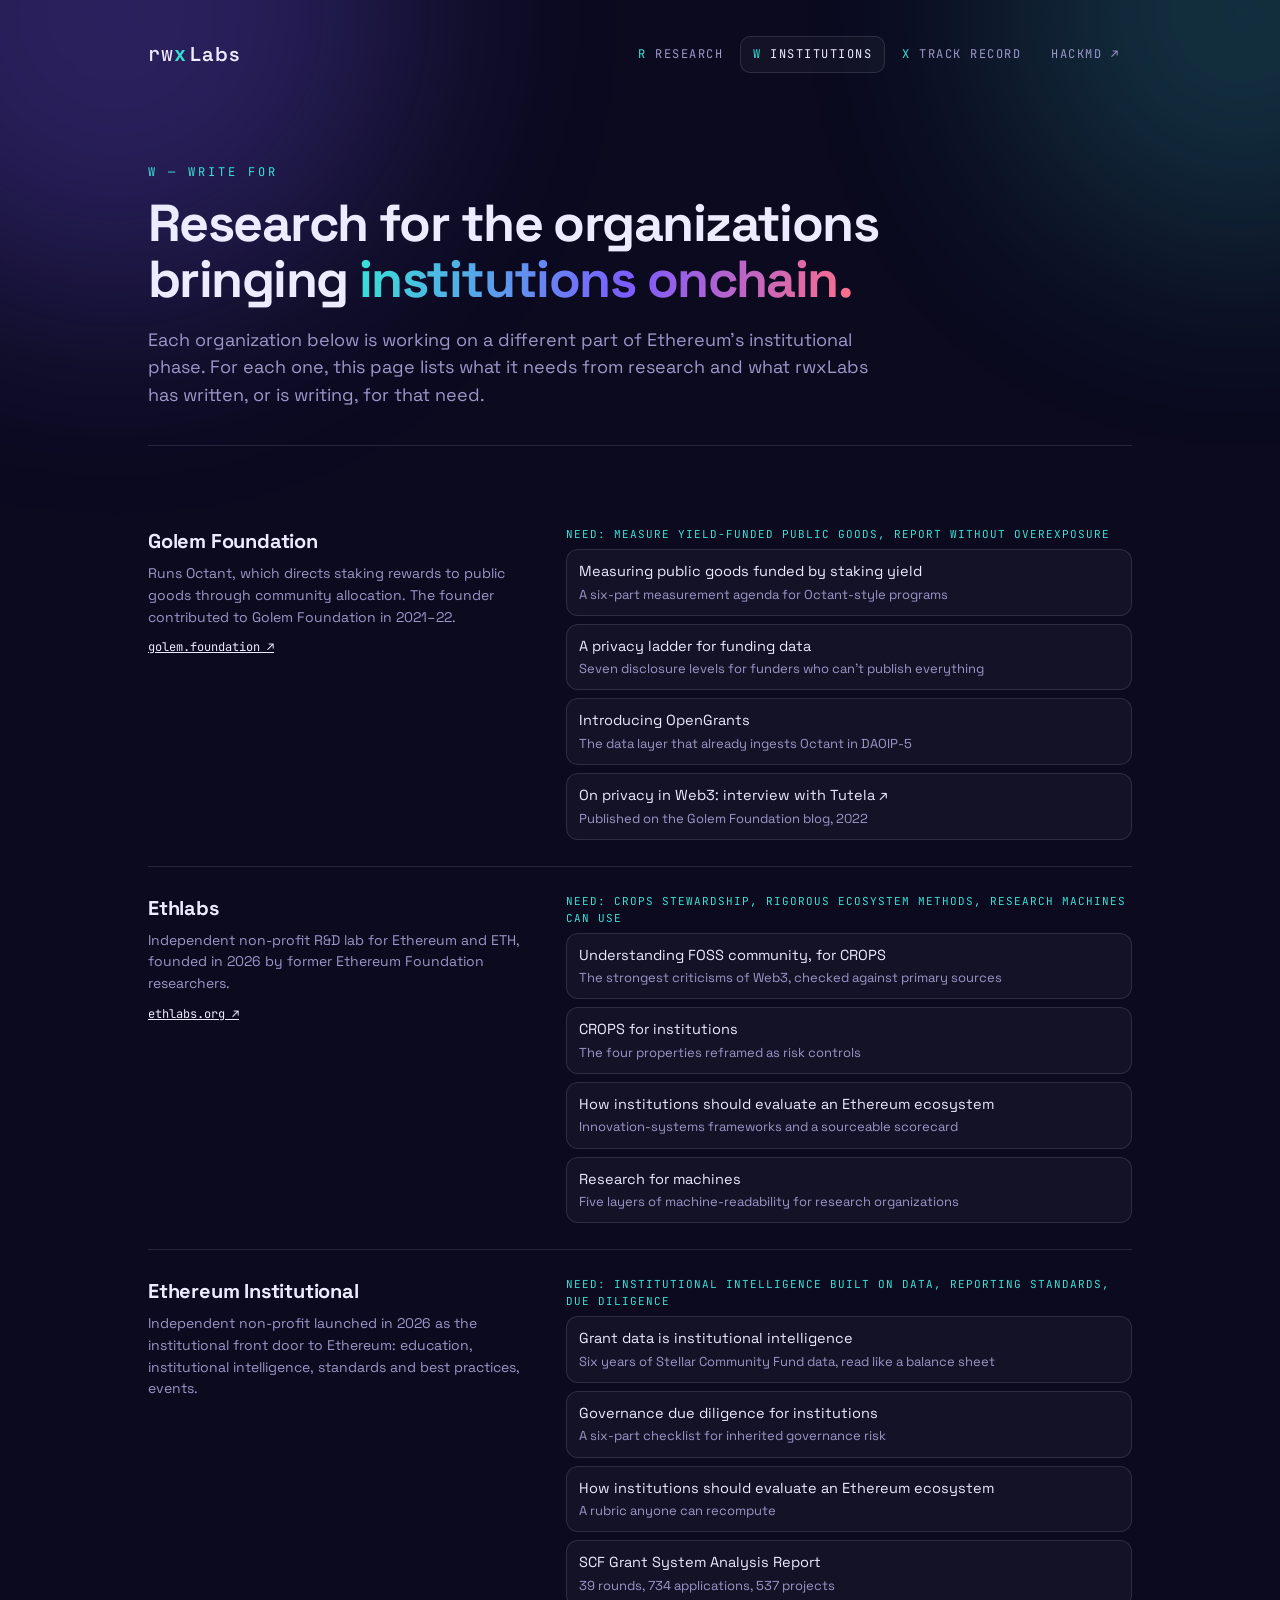
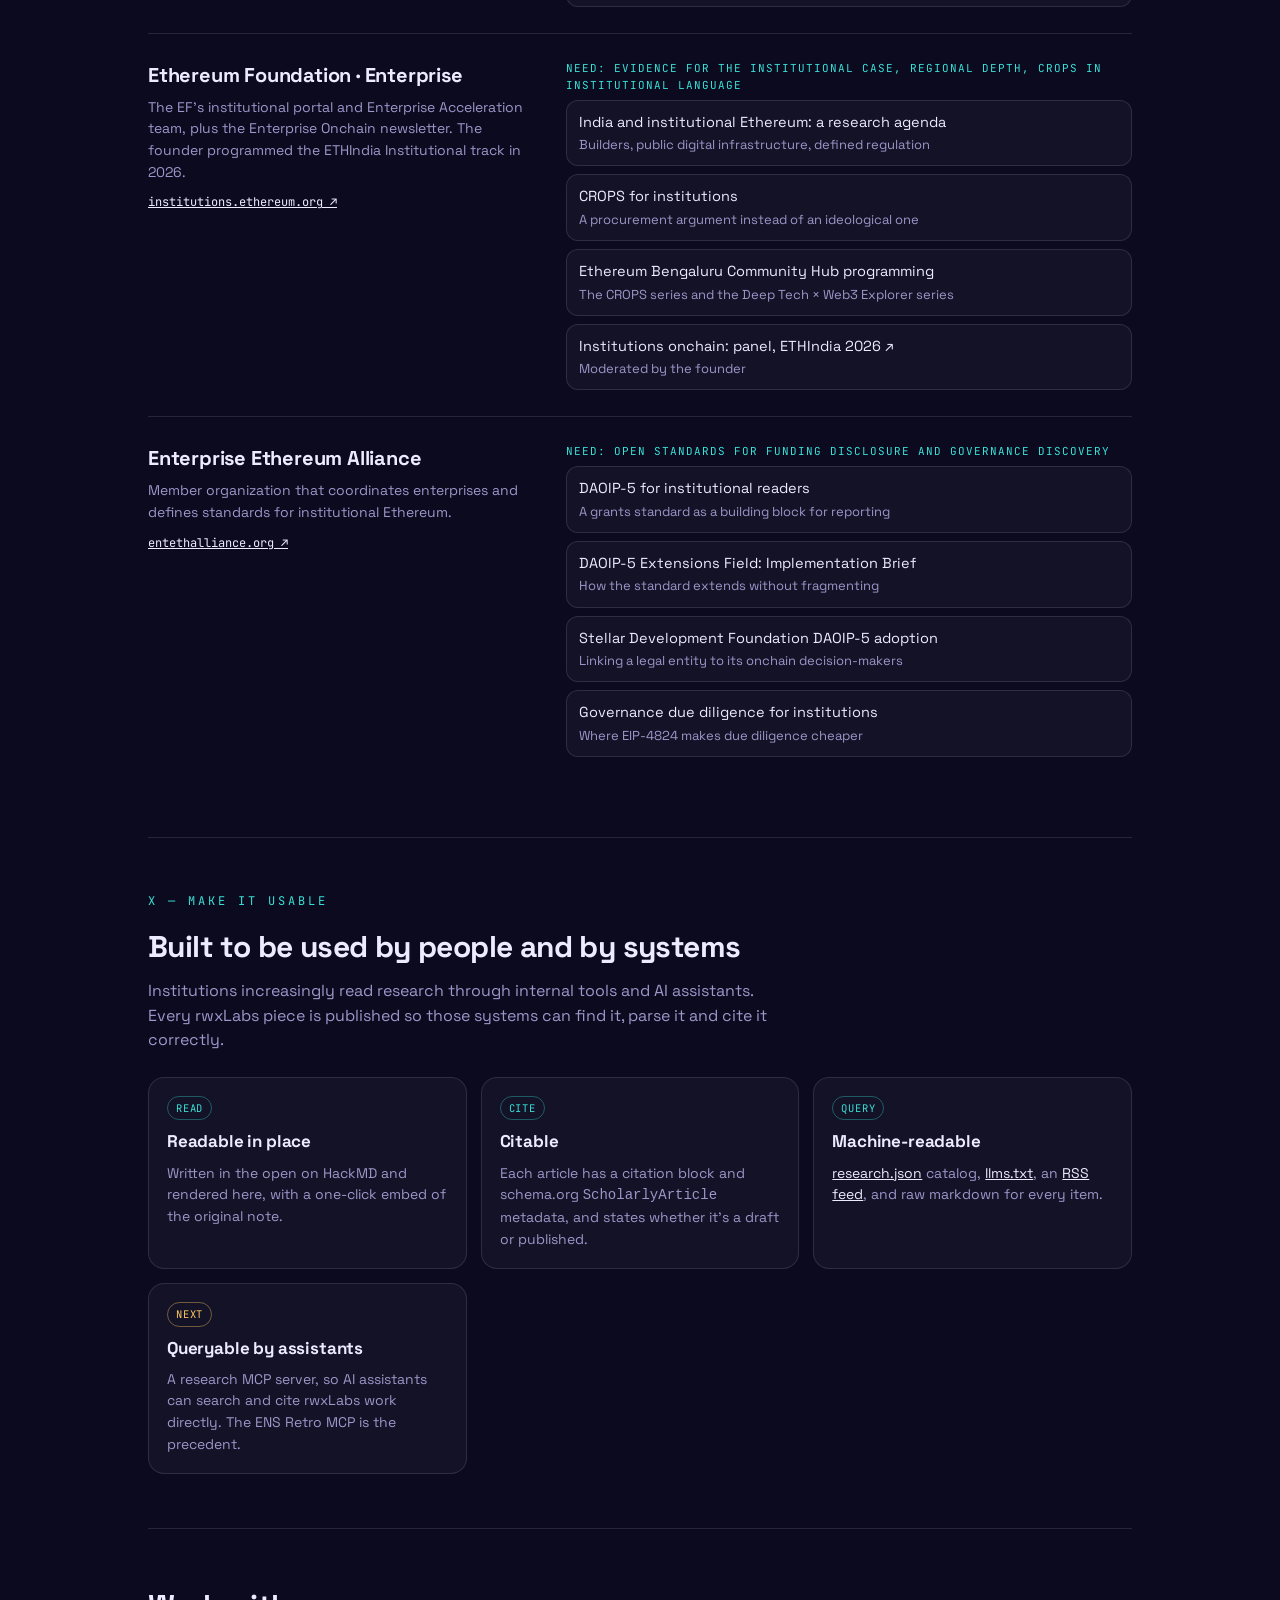
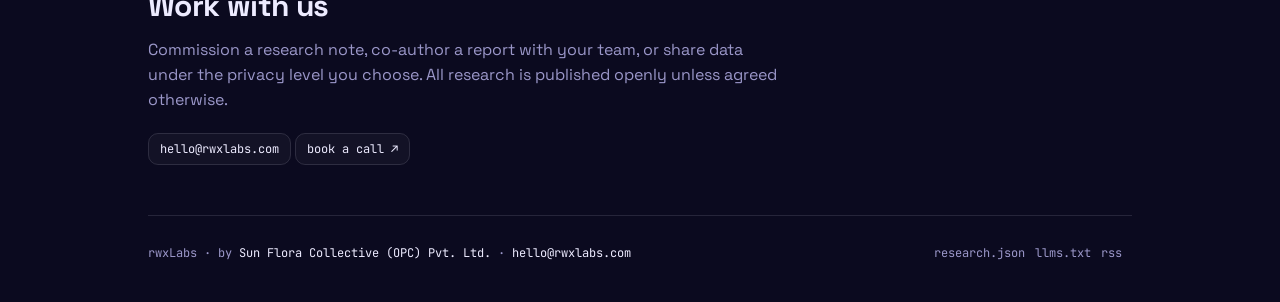
==== institutions.html @ 385d4795 "Add research tab, institutions page, track record and institutional series drafts - research.html re" ====
<!DOCTYPE html>
<html lang="en">
<head>
<meta charset="UTF-8">
<meta name="viewport" content="width=device-width, initial-scale=1.0">
<title>For Institutions — rwxLabs</title>
<meta name="description" content="Research from rwxLabs mapped to the organizations bringing institutions to Ethereum: Golem Foundation, Ethlabs, Ethereum Institutional, the Ethereum Foundation's enterprise team and the EEA.">
<link rel="preconnect" href="https://fonts.googleapis.com">
<link rel="preconnect" href="https://fonts.gstatic.com" crossorigin>
<link href="https://fonts.googleapis.com/css2?family=Space+Grotesk:wght@400;500;600;700&family=JetBrains+Mono:wght@400;500;700&display=swap" rel="stylesheet">
<link rel="stylesheet" href="assets/site.css">
</head>
<body>
<div class="glow"></div>
<div class="wrap">
  <nav class="nav">
    <a class="logo" href="index.html">rw<span class="x">x</span><span class="labs">Labs</span></a>
    <div class="tabs">
      <a href="research.html"><span class="k">r</span> research</a>
      <a href="institutions.html" aria-current="page"><span class="k">w</span> institutions</a>
      <a href="work.html"><span class="k">x</span> track record</a>
      <a href="https://hackmd.io/@rwxlabs" rel="noopener">hackmd ↗</a>
    </div>
  </nav>

  <header class="page-head">
    <div class="eyebrow">w — write for</div>
    <h1>Research for the organizations bringing <span class="grad">institutions onchain.</span></h1>
    <p>Each organization below is working on a different part of Ethereum's institutional phase. For each one, this page lists what it needs from research and what rwxLabs has written, or is writing, for that need.</p>
  </header>

  <section>
    <div class="inst">
      <div>
        <h3>Golem Foundation</h3>
        <p class="who">Runs Octant, which directs staking rewards to public goods through community allocation. The founder contributed to Golem Foundation in 2021–22.</p>
        <a class="link" href="https://golem.foundation/" rel="noopener">golem.foundation ↗</a>
      </div>
      <div>
        <div class="need">Need: measure yield-funded public goods, report without overexposure</div>
        <ul>
          <li><a href="research.html?id=d04-staking-yield-public-goods">Measuring public goods funded by staking yield<small>A six-part measurement agenda for Octant-style programs</small></a></li>
          <li><a href="research.html?id=d02-privacy-ladder">A privacy ladder for funding data<small>Seven disclosure levels for funders who can't publish everything</small></a></li>
          <li><a href="research.html?id=introducing-opengrants">Introducing OpenGrants<small>The data layer that already ingests Octant in DAOIP-5</small></a></li>
          <li><a href="https://golem.foundation/2022/02/07/interview-Tutela.html" rel="noopener">On privacy in Web3: interview with Tutela ↗<small>Published on the Golem Foundation blog, 2022</small></a></li>
        </ul>
      </div>
    </div>

    <div class="inst">
      <div>
        <h3>Ethlabs</h3>
        <p class="who">Independent non-profit R&amp;D lab for Ethereum and ETH, founded in 2026 by former Ethereum Foundation researchers.</p>
        <a class="link" href="https://ethlabs.org/" rel="noopener">ethlabs.org ↗</a>
      </div>
      <div>
        <div class="need">Need: CROPS stewardship, rigorous ecosystem methods, research machines can use</div>
        <ul>
          <li><a href="research.html?id=foss-crops">Understanding FOSS community, for CROPS<small>The strongest criticisms of Web3, checked against primary sources</small></a></li>
          <li><a href="research.html?id=d06-crops-for-institutions">CROPS for institutions<small>The four properties reframed as risk controls</small></a></li>
          <li><a href="research.html?id=d05-evaluate-an-ecosystem">How institutions should evaluate an Ethereum ecosystem<small>Innovation-systems frameworks and a sourceable scorecard</small></a></li>
          <li><a href="research.html?id=d10-research-for-machines">Research for machines<small>Five layers of machine-readability for research organizations</small></a></li>
        </ul>
      </div>
    </div>

    <div class="inst">
      <div>
        <h3>Ethereum Institutional</h3>
        <p class="who">Independent non-profit launched in 2026 as the institutional front door to Ethereum: education, institutional intelligence, standards and best practices, events.</p>
      </div>
      <div>
        <div class="need">Need: institutional intelligence built on data, reporting standards, due diligence</div>
        <ul>
          <li><a href="research.html?id=d01-grant-data-intelligence">Grant data is institutional intelligence<small>Six years of Stellar Community Fund data, read like a balance sheet</small></a></li>
          <li><a href="research.html?id=d08-governance-due-diligence">Governance due diligence for institutions<small>A six-part checklist for inherited governance risk</small></a></li>
          <li><a href="research.html?id=d05-evaluate-an-ecosystem">How institutions should evaluate an Ethereum ecosystem<small>A rubric anyone can recompute</small></a></li>
          <li><a href="research.html?id=scf-grant-analysis">SCF Grant System Analysis Report<small>39 rounds, 734 applications, 537 projects</small></a></li>
        </ul>
      </div>
    </div>

    <div class="inst">
      <div>
        <h3>Ethereum Foundation · Enterprise</h3>
        <p class="who">The EF's institutional portal and Enterprise Acceleration team, plus the Enterprise Onchain newsletter. The founder programmed the ETHIndia Institutional track in 2026.</p>
        <a class="link" href="https://institutions.ethereum.org/" rel="noopener">institutions.ethereum.org ↗</a>
      </div>
      <div>
        <div class="need">Need: evidence for the institutional case, regional depth, CROPS in institutional language</div>
        <ul>
          <li><a href="research.html?id=d09-india-institutional-ethereum">India and institutional Ethereum: a research agenda<small>Builders, public digital infrastructure, defined regulation</small></a></li>
          <li><a href="research.html?id=d06-crops-for-institutions">CROPS for institutions<small>A procurement argument instead of an ideological one</small></a></li>
          <li><a href="research.html?id=eth-bengaluru-hub">Ethereum Bengaluru Community Hub programming<small>The CROPS series and the Deep Tech × Web3 Explorer series</small></a></li>
          <li><a href="https://youtu.be/cBXNC0fmzVc" rel="noopener">Institutions onchain: panel, ETHIndia 2026 ↗<small>Moderated by the founder</small></a></li>
        </ul>
      </div>
    </div>

    <div class="inst">
      <div>
        <h3>Enterprise Ethereum Alliance</h3>
        <p class="who">Member organization that coordinates enterprises and defines standards for institutional Ethereum.</p>
        <a class="link" href="https://entethalliance.org/" rel="noopener">entethalliance.org ↗</a>
      </div>
      <div>
        <div class="need">Need: open standards for funding disclosure and governance discovery</div>
        <ul>
          <li><a href="research.html?id=d03-daoip5-institutional">DAOIP-5 for institutional readers<small>A grants standard as a building block for reporting</small></a></li>
          <li><a href="research.html?id=daoip5-extensions">DAOIP-5 Extensions Field: Implementation Brief<small>How the standard extends without fragmenting</small></a></li>
          <li><a href="research.html?id=sdf-daoip5-adoption">Stellar Development Foundation DAOIP-5 adoption<small>Linking a legal entity to its onchain decision-makers</small></a></li>
          <li><a href="research.html?id=d08-governance-due-diligence">Governance due diligence for institutions<small>Where EIP-4824 makes due diligence cheaper</small></a></li>
        </ul>
      </div>
    </div>
  </section>

  <section>
    <div class="eyebrow">x — make it usable</div>
    <h2>Built to be used by people and by systems</h2>
    <p class="lede">Institutions increasingly read research through internal tools and AI assistants. Every rwxLabs piece is published so those systems can find it, parse it and cite it correctly.</p>
    <div class="grid">
      <div class="card"><div class="meta"><span class="tag live">read</span></div><h3>Readable in place</h3><p>Written in the open on HackMD and rendered here, with a one-click embed of the original note.</p></div>
      <div class="card"><div class="meta"><span class="tag live">cite</span></div><h3>Citable</h3><p>Each article has a citation block and schema.org <code>ScholarlyArticle</code> metadata, and states whether it's a draft or published.</p></div>
      <div class="card"><div class="meta"><span class="tag live">query</span></div><h3>Machine-readable</h3><p><a href="research.json">research.json</a> catalog, <a href="llms.txt">llms.txt</a>, an <a href="feed.xml">RSS feed</a>, and raw markdown for every item.</p></div>
      <div class="card"><div class="meta"><span class="tag draft">next</span></div><h3>Queryable by assistants</h3><p>A research MCP server, so AI assistants can search and cite rwxLabs work directly. The ENS Retro MCP is the precedent.</p></div>
    </div>
  </section>

  <section>
    <h2>Work with us</h2>
    <p class="lede">Commission a research note, co-author a report with your team, or share data under the privacy level you choose. All research is published openly unless agreed otherwise.</p>
    <p><a class="btn" href="mailto:hello@rwxlabs.com?subject=Research%20collaboration">hello@rwxlabs.com</a>
       <a class="btn" href="https://cal.com/rashmi-v-abbigeri" rel="noopener">book a call ↗</a></p>
  </section>

  <footer>
    <div>rwxLabs · by <a href="https://sunfloracollective.com">Sun Flora Collective (OPC) Pvt. Ltd.</a> · <a href="mailto:hello@rwxlabs.com">hello@rwxlabs.com</a></div>
    <div class="machine"><a href="research.json">research.json</a><a href="llms.txt">llms.txt</a><a href="feed.xml">rss</a></div>
  </footer>
</div>
</body>
</html>
---- assets/site.css ----
/* rwxLabs — shared styles for inner pages (research, work, institutions, article reader).
   Same palette and type as the landing page, calmer motion for reading. */
:root {
  --bg0: #0B0A1F;
  --bg1: #16123A;
  --violet: #7C5CFF;
  --cyan: #38E1D6;
  --coral: #FF6E8A;
  --gold: #FFC861;
  --text: #EDEBFF;
  --dim: #9B97C9;
  --line: rgba(237,235,255,0.12);
  --card: rgba(255,255,255,0.035);
  --mono: "JetBrains Mono", ui-monospace, monospace;
  --sans: "Space Grotesk", system-ui, sans-serif;
  --read: 72ch;
}
* { margin: 0; padding: 0; box-sizing: border-box; }
html { scroll-behavior: smooth; }
body {
  background: var(--bg0); color: var(--text); font-family: var(--sans);
  -webkit-font-smoothing: antialiased; min-height: 100vh; line-height: 1.55;
}
a { color: var(--text); }
a:hover { color: var(--cyan); }
::selection { background: var(--violet); color: #fff; }

/* static ambient glow, no animation on inner pages */
.glow { position: fixed; inset: 0; z-index: 0; pointer-events: none; overflow: hidden; }
.glow::before, .glow::after { content: ""; position: absolute; border-radius: 50%; filter: blur(110px); opacity: .28; }
.glow::before { width: 46vw; height: 46vw; background: var(--violet); top: -22vw; left: -14vw; }
.glow::after  { width: 38vw; height: 38vw; background: var(--cyan); top: -18vw; right: -16vw; opacity: .18; }

.wrap { position: relative; z-index: 1; max-width: 1080px; margin: 0 auto; padding: 0 clamp(16px, 5vw, 48px); }

/* nav */
.nav { display: flex; justify-content: space-between; align-items: center; gap: 16px; flex-wrap: wrap;
  padding: clamp(20px, 4vh, 36px) 0; }
.logo { font-family: var(--mono); font-size: 20px; font-weight: 500; letter-spacing: 1px; text-decoration: none; color: var(--text); }
.logo .x { color: var(--cyan); font-weight: 700; }
.logo .labs { font-family: var(--sans); font-weight: 600; margin-left: 3px; }
.tabs { display: flex; gap: 4px; flex-wrap: wrap; font-family: var(--mono); font-size: 12px; letter-spacing: 1.5px; text-transform: uppercase; }
.tabs a { text-decoration: none; color: var(--dim); padding: 8px 12px; border-radius: 10px; border: 1px solid transparent; }
.tabs a:hover { color: var(--text); border-color: var(--line); }
.tabs a[aria-current="page"] { color: var(--text); border-color: var(--line); background: var(--card); }
.tabs a .k { color: var(--cyan); }

/* headings */
.eyebrow { font-family: var(--mono); font-size: 12px; letter-spacing: 3px; text-transform: uppercase; color: var(--cyan); margin-bottom: 14px; }
.page-head { padding: clamp(24px, 6vh, 64px) 0 clamp(20px, 4vh, 40px); border-bottom: 1px solid var(--line); }
.page-head h1 { font-size: clamp(30px, 5vw, 52px); line-height: 1.08; letter-spacing: -0.03em; font-weight: 700; max-width: 22ch; }
.page-head h1 .grad { background: linear-gradient(100deg, var(--cyan), var(--violet) 55%, var(--coral));
  -webkit-background-clip: text; background-clip: text; -webkit-text-fill-color: transparent; }
.page-head p { margin-top: 18px; color: var(--dim); font-size: clamp(15px, 1.6vw, 18px); max-width: 60ch; }
.page-head .cmd { margin-top: 14px; font-family: var(--mono); font-size: 13px; color: var(--dim); }
.page-head .cmd .p { color: var(--cyan); margin-right: 8px; }

section { padding: clamp(28px, 6vh, 56px) 0; }
section + section { border-top: 1px solid var(--line); }
h2 { font-size: clamp(22px, 3vw, 30px); letter-spacing: -0.02em; margin-bottom: 8px; }
.lede { color: var(--dim); max-width: 64ch; margin-bottom: 24px; }

/* chips + filters */
.filters { display: flex; flex-wrap: wrap; gap: 8px; margin: 22px 0 6px; }
.chip { font-family: var(--mono); font-size: 11px; letter-spacing: 1px; text-transform: uppercase;
  padding: 7px 11px; border-radius: 999px; border: 1px solid var(--line); background: transparent; color: var(--dim); cursor: pointer; }
.chip:hover { color: var(--text); }
.chip[aria-pressed="true"] { color: var(--bg0); background: var(--cyan); border-color: var(--cyan); }
.tag { display: inline-block; font-family: var(--mono); font-size: 10.5px; letter-spacing: .8px; text-transform: uppercase;
  color: var(--dim); border: 1px solid var(--line); border-radius: 999px; padding: 3px 8px; }
.tag.draft { color: var(--gold); border-color: rgba(255,200,97,.4); }
.tag.live { color: var(--cyan); border-color: rgba(56,225,214,.35); }

/* cards */
.grid { display: grid; grid-template-columns: repeat(auto-fill, minmax(300px, 1fr)); gap: 14px; }
.card { display: flex; flex-direction: column; gap: 10px; padding: 18px; border-radius: 16px;
  border: 1px solid var(--line); background: var(--card); text-decoration: none; color: var(--text);
  transition: border-color .2s, transform .2s; min-width: 0; }
a.card:hover { border-color: rgba(56,225,214,.45); transform: translateY(-2px); color: var(--text); }
.card .meta { font-family: var(--mono); font-size: 11px; color: var(--dim); display: flex; gap: 8px; flex-wrap: wrap; align-items: center; }
.card h3 { font-size: 17px; line-height: 1.3; letter-spacing: -0.01em; }
.card p { color: var(--dim); font-size: 14px; }
.card .for { font-family: var(--mono); font-size: 11px; color: var(--dim); margin-top: auto; }
.card .for b { color: var(--text); font-weight: 500; }
.empty { color: var(--dim); font-family: var(--mono); font-size: 13px; padding: 20px 0; }

/* timeline (work) */
.timeline { list-style: none; border-left: 1px solid var(--line); margin-left: 6px; }
.timeline li { position: relative; padding: 0 0 26px 24px; }
.timeline li::before { content: ""; position: absolute; left: -5px; top: 7px; width: 9px; height: 9px; border-radius: 50%; background: var(--violet); }
.timeline li.r::before { background: var(--cyan); }
.timeline li.x::before { background: var(--coral); }
.timeline .when { font-family: var(--mono); font-size: 11px; color: var(--dim); letter-spacing: 1px; text-transform: uppercase; }
.timeline h3 { font-size: 17px; margin: 3px 0 4px; }
.timeline p { color: var(--dim); font-size: 14.5px; max-width: 68ch; }
.timeline a { color: var(--text); }

.stats { display: grid; grid-template-columns: repeat(auto-fit, minmax(150px, 1fr)); gap: 12px; margin: 8px 0 8px; }
.stat { border: 1px solid var(--line); border-radius: 14px; padding: 16px; background: var(--card); }
.stat .n { font-size: 28px; font-weight: 700; letter-spacing: -0.02em; }
.stat .l { font-family: var(--mono); font-size: 11px; color: var(--dim); text-transform: uppercase; letter-spacing: 1px; margin-top: 4px; }

/* institution blocks */
.inst { display: grid; grid-template-columns: minmax(0, 1fr) minmax(0, 1.5fr); gap: clamp(16px, 4vw, 40px); padding: 26px 0; border-top: 1px solid var(--line); }
.inst:first-of-type { border-top: 0; }
.inst h3 { font-size: 20px; letter-spacing: -0.01em; }
.inst .who { color: var(--dim); font-size: 14px; margin-top: 6px; }
.inst .link { font-family: var(--mono); font-size: 12px; margin-top: 10px; display: inline-block; }
.inst .need { font-family: var(--mono); font-size: 11px; color: var(--cyan); letter-spacing: 1px; text-transform: uppercase; margin-bottom: 6px; }
.inst ul { list-style: none; display: flex; flex-direction: column; gap: 8px; }
.inst li a { text-decoration: none; display: block; padding: 10px 12px; border: 1px solid var(--line); border-radius: 12px; background: var(--card); font-size: 14.5px; }
.inst li a:hover { border-color: rgba(56,225,214,.45); }
.inst li a small { display: block; color: var(--dim); font-size: 13px; margin-top: 2px; }

/* reader */
.reader-bar { display: flex; justify-content: space-between; align-items: center; gap: 12px; flex-wrap: wrap;
  padding: 14px 0; border-bottom: 1px solid var(--line); font-family: var(--mono); font-size: 12px; color: var(--dim); }
.reader-bar .actions { display: flex; gap: 8px; flex-wrap: wrap; }
.btn { font-family: var(--mono); font-size: 12px; color: var(--text); text-decoration: none; padding: 7px 11px; border-radius: 10px;
  border: 1px solid var(--line); background: var(--card); cursor: pointer; }
.btn:hover { border-color: var(--cyan); color: var(--text); }
.article { max-width: var(--read); margin: 0 auto; padding: clamp(24px, 5vh, 48px) 0 64px; font-size: 17px; line-height: 1.72; }
.article > * + * { margin-top: 1em; }
.article h1 { font-size: clamp(28px, 4vw, 40px); line-height: 1.12; letter-spacing: -0.025em; }
.article h2 { font-size: 24px; margin-top: 1.8em; }
.article h3 { font-size: 19px; margin-top: 1.5em; }
.article h4, .article h5, .article h6 { font-size: 15px; font-family: var(--mono); color: var(--dim); font-weight: 500; margin-top: 1.2em; }
.article p, .article li { color: #D9D6F5; }
.article ul, .article ol { padding-left: 1.4em; }
.article li + li { margin-top: .35em; }
.article a { color: var(--cyan); text-underline-offset: 3px; }
.article strong { color: var(--text); }
.article blockquote { border-left: 2px solid var(--violet); padding: 2px 0 2px 16px; color: var(--dim); }
.article code { font-family: var(--mono); font-size: .86em; background: rgba(255,255,255,.06); padding: .1em .35em; border-radius: 6px; }
.article pre { background: var(--bg1); border: 1px solid var(--line); border-radius: 12px; padding: 14px; overflow-x: auto; }
.article pre code { background: none; padding: 0; }
.article img { max-width: 100%; height: auto; border-radius: 10px; border: 1px solid var(--line); }
.article hr { border: 0; border-top: 1px solid var(--line); margin: 2em 0; }
.article .table-wrap { overflow-x: auto; }
.article table { border-collapse: collapse; font-size: 14px; min-width: 100%; }
.article th, .article td { border: 1px solid var(--line); padding: 8px 10px; text-align: left; vertical-align: top; }
.article th { background: var(--bg1); }
.frame-embed { width: 100%; height: 80vh; border: 1px solid var(--line); border-radius: 14px; background: #fff; margin: 24px 0 64px; }
.cite { max-width: var(--read); margin: 0 auto 64px; border: 1px solid var(--line); border-radius: 14px; padding: 16px; background: var(--card); }
.cite .h { font-family: var(--mono); font-size: 11px; letter-spacing: 1.5px; text-transform: uppercase; color: var(--dim); margin-bottom: 8px; }
.cite pre { font-family: var(--mono); font-size: 12.5px; white-space: pre-wrap; word-break: break-word; color: var(--text); }
.notice { max-width: var(--read); margin: 20px auto 0; font-family: var(--mono); font-size: 12.5px; color: var(--gold);
  border: 1px dashed rgba(255,200,97,.45); border-radius: 12px; padding: 12px 14px; }

/* footer */
footer { border-top: 1px solid var(--line); padding: 28px 0 40px; font-family: var(--mono); font-size: 12px; color: var(--dim);
  display: flex; justify-content: space-between; gap: 16px; flex-wrap: wrap; }
footer a { color: var(--text); text-decoration: none; }
footer .machine a { color: var(--dim); margin-right: 10px; }
footer .machine a:hover { color: var(--cyan); }

@media (max-width: 720px) {
  .inst { grid-template-columns: 1fr; }
  .tabs a { padding: 7px 9px; }
  .article { font-size: 16px; }
}
@media (prefers-reduced-motion: reduce) { * { transition: none !important; } }
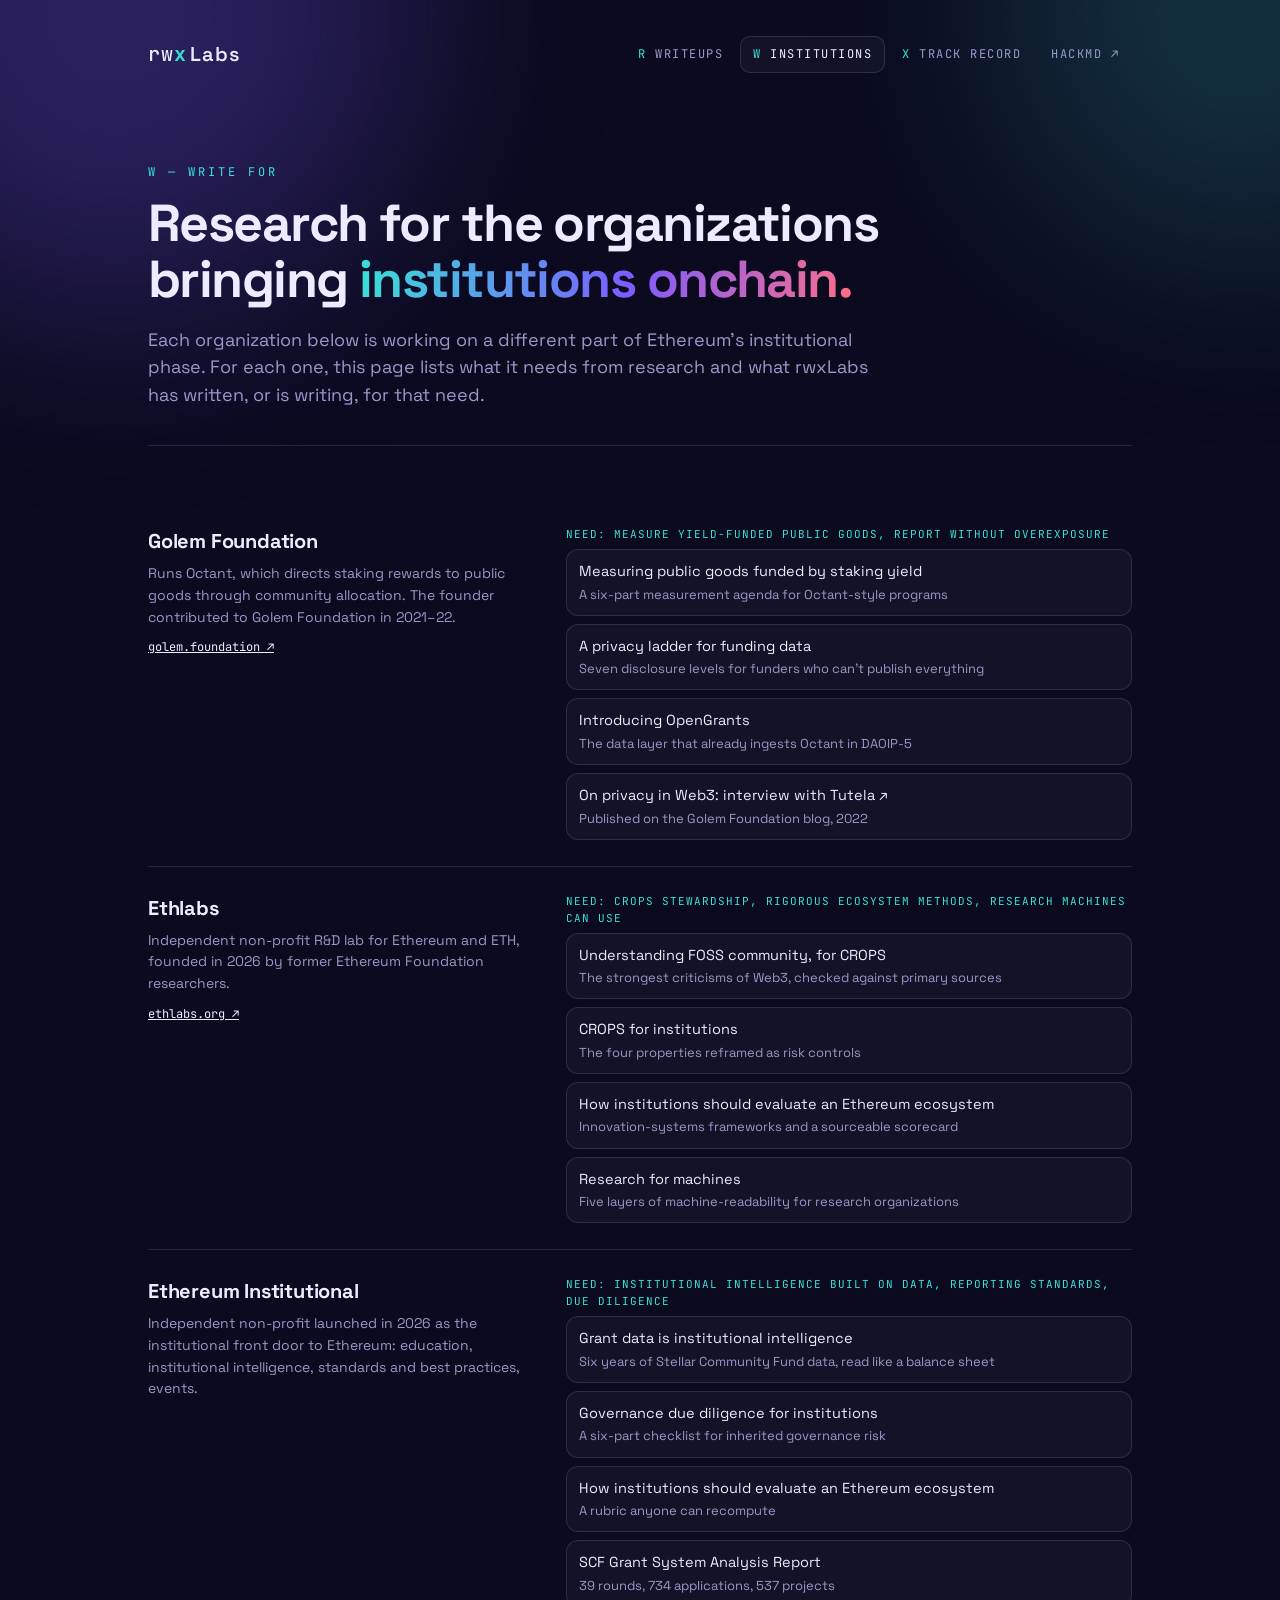
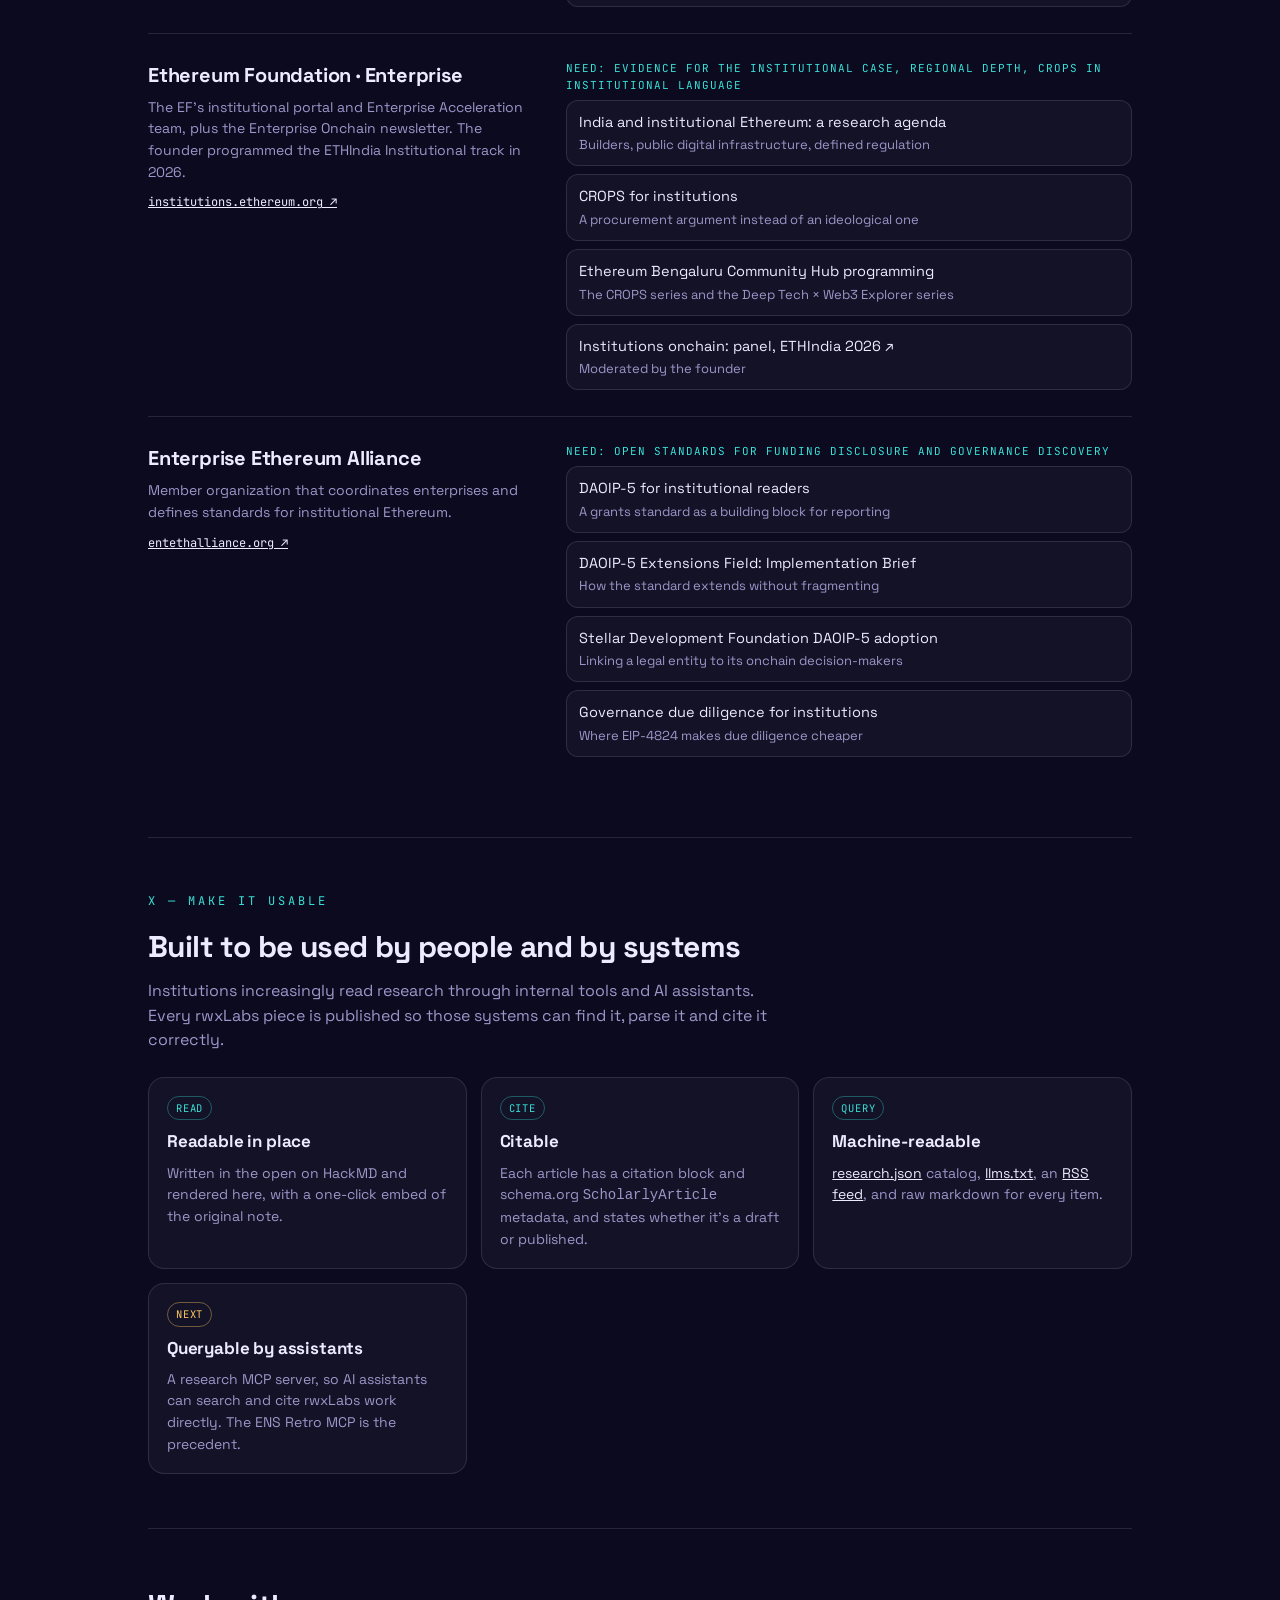
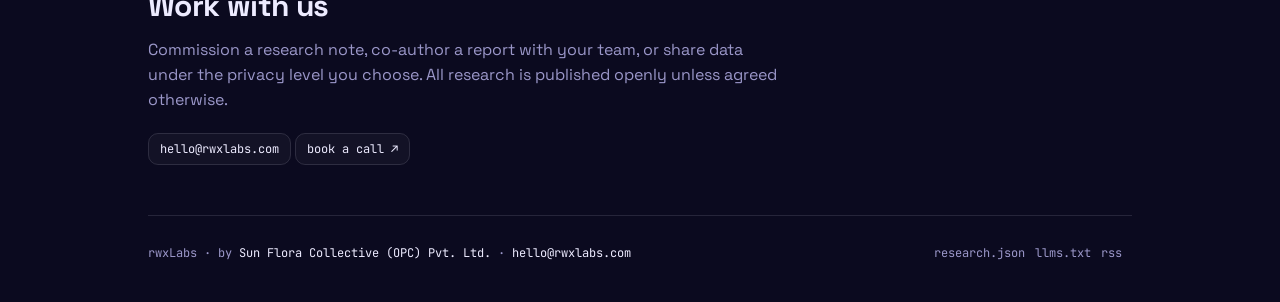
==== commit 25b1f438: "One-screen landing with a single writeups link; rename research tab to writeups - index.html: back t" ====
--- a/institutions.html
+++ b/institutions.html
@@ -16,7 +16,7 @@
   <nav class="nav">
     <a class="logo" href="index.html">rw<span class="x">x</span><span class="labs">Labs</span></a>
     <div class="tabs">
-      <a href="research.html"><span class="k">r</span> research</a>
+      <a href="research.html"><span class="k">r</span> writeups</a>
       <a href="institutions.html" aria-current="page"><span class="k">w</span> institutions</a>
       <a href="work.html"><span class="k">x</span> track record</a>
       <a href="https://hackmd.io/@rwxlabs" rel="noopener">hackmd ↗</a>
